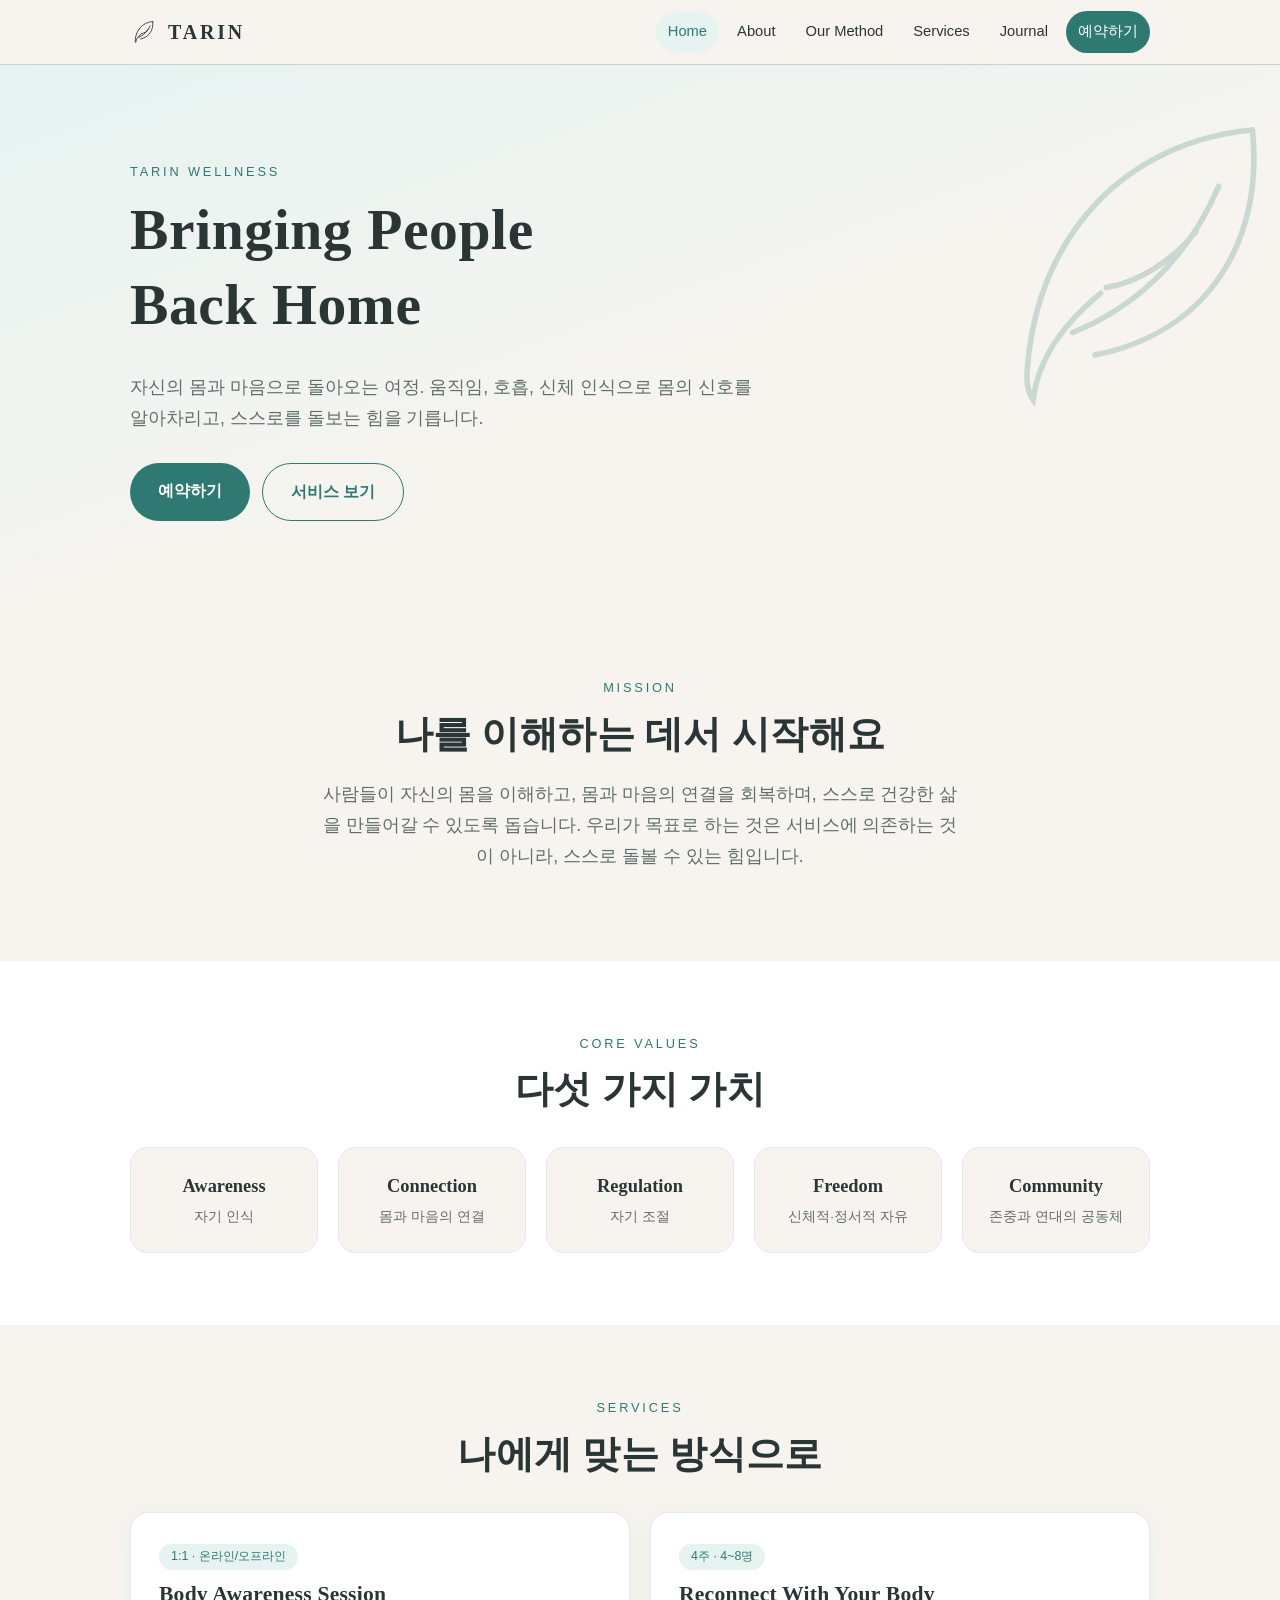
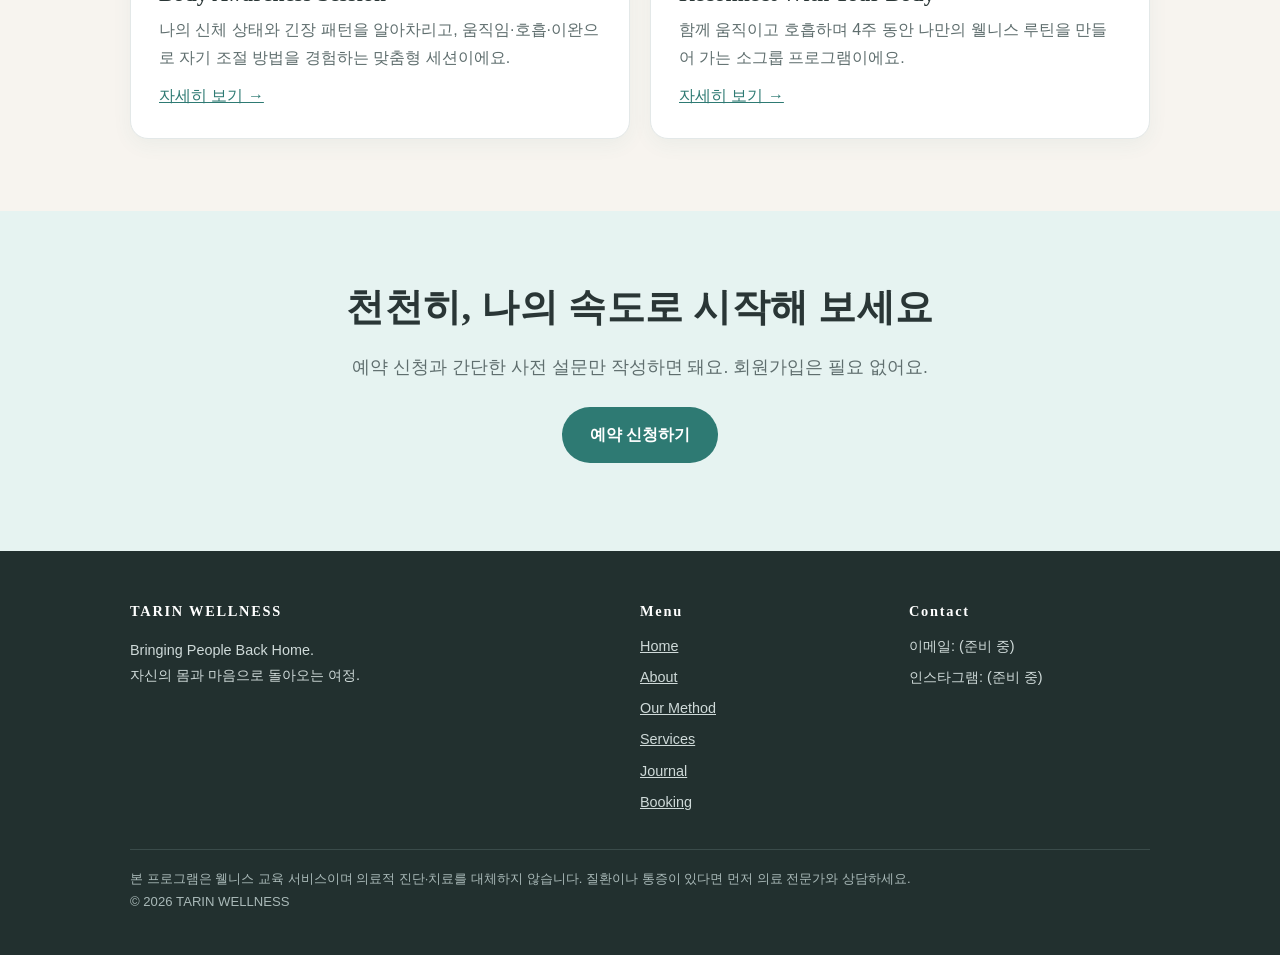
==== index.html @ d3733fc0 "Add TARIN WELLNESS website stage 1 (6 pages) Co-Authored-By: Claude Sonnet 5.5 <noreply@anthropic.co" ====
<!doctype html>
<html lang="ko">
<head>
<meta charset="utf-8">
<meta name="viewport" content="width=device-width, initial-scale=1">
<title>TARIN WELLNESS | Bringing People Back Home</title>
<meta name="description" content="움직임, 호흡, 신체 인식으로 몸과 마음의 연결을 회복하고 스스로를 돌보는 힘을 기르는 통합 웰니스 플랫폼.">
<meta property="og:title" content="TARIN WELLNESS">
<meta property="og:description" content="Bringing People Back Home. 자신의 몸과 마음으로 돌아오는 여정.">
<link rel="stylesheet" href="style.css">
</head>
<body data-page="index.html">
<main id="main">

  <section class="hero">
    <svg class="feather" viewBox="0 0 64 64" fill="none" stroke="#2e7a73" stroke-width="1" stroke-linecap="round" aria-hidden="true"><path d="M52 8C30 10 14 26 12 50c-.3 3 .2 5 1 6 1-8 6-14 12-19"/><path d="M52 8c2 20-8 36-28 40"/><path d="M20 44c10-4 20-12 26-26M26 36c6-1 12-5 16-10"/></svg>
    <div class="wrap">
      <p class="eyebrow">TARIN WELLNESS</p>
      <h1>Bringing People<br>Back Home</h1>
      <p class="lead">자신의 몸과 마음으로 돌아오는 여정. 움직임, 호흡, 신체 인식으로 몸의 신호를 알아차리고, 스스로를 돌보는 힘을 기릅니다.</p>
      <div class="actions">
        <a class="btn" href="booking.html">예약하기</a>
        <a class="btn ghost" href="services.html">서비스 보기</a>
      </div>
    </div>
  </section>

  <section class="section">
    <div class="wrap center reveal">
      <p class="eyebrow">Mission</p>
      <h2>나를 이해하는 데서 시작해요</h2>
      <p class="lead">사람들이 자신의 몸을 이해하고, 몸과 마음의 연결을 회복하며, 스스로 건강한 삶을 만들어갈 수 있도록 돕습니다. 우리가 목표로 하는 것은 서비스에 의존하는 것이 아니라, 스스로 돌볼 수 있는 힘입니다.</p>
    </div>
  </section>

  <section class="section alt">
    <div class="wrap">
      <div class="center reveal"><p class="eyebrow">Core Values</p><h2>다섯 가지 가치</h2></div>
      <div class="grid g5 reveal" style="margin-top:32px">
        <div class="card value"><b>Awareness</b><span>자기 인식</span></div>
        <div class="card value"><b>Connection</b><span>몸과 마음의 연결</span></div>
        <div class="card value"><b>Regulation</b><span>자기 조절</span></div>
        <div class="card value"><b>Freedom</b><span>신체적·정서적 자유</span></div>
        <div class="card value"><b>Community</b><span>존중과 연대의 공동체</span></div>
      </div>
    </div>
  </section>

  <section class="section">
    <div class="wrap">
      <div class="center reveal"><p class="eyebrow">Services</p><h2>나에게 맞는 방식으로</h2></div>
      <div class="grid g2 reveal" style="margin-top:32px">
        <div class="card">
          <span class="tag">1:1 · 온라인/오프라인</span>
          <h3>Body Awareness Session</h3>
          <p>나의 신체 상태와 긴장 패턴을 알아차리고, 움직임·호흡·이완으로 자기 조절 방법을 경험하는 맞춤형 세션이에요.</p>
          <a href="services.html#session">자세히 보기 →</a>
        </div>
        <div class="card">
          <span class="tag">4주 · 4~8명</span>
          <h3>Reconnect With Your Body</h3>
          <p>함께 움직이고 호흡하며 4주 동안 나만의 웰니스 루틴을 만들어 가는 소그룹 프로그램이에요.</p>
          <a href="services.html#group">자세히 보기 →</a>
        </div>
      </div>
    </div>
  </section>

  <section class="section soft">
    <div class="wrap center reveal">
      <h2>천천히, 나의 속도로 시작해 보세요</h2>
      <p class="lead">예약 신청과 간단한 사전 설문만 작성하면 돼요. 회원가입은 필요 없어요.</p>
      <p style="margin-top:24px"><a class="btn" href="booking.html">예약 신청하기</a></p>
    </div>
  </section>

</main>
<script src="main.js"></script>
</body>
</html>
---- style.css ----
/* TARIN WELLNESS - 공통 디자인
   색을 바꾸고 싶다면 아래 :root 안의 값만 고치세요. */
:root {
  --aqua: #6fbdb1;        /* 메인: Aqua Green */
  --aqua-deep: #2e7a73;   /* 버튼/강조 (흰 글씨가 잘 보이는 진한 색) */
  --aqua-soft: #e6f3f1;   /* 연한 배경 */
  --silver: #c8d0d3;      /* 보조: Silver */
  --white: #ffffff;
  --warm: #f7f4ef;        /* Warm Neutral 배경 */
  --text: #2a3636;
  --muted: #5f6e6e;
  --radius: 18px;
  --max: 1060px;
  --font-body: "Pretendard", "Noto Sans KR", "Malgun Gothic", sans-serif;
  --font-title: "Cormorant Garamond", "Noto Serif KR", Georgia, serif;
}

* { box-sizing: border-box; }
html { scroll-behavior: smooth; }
body {
  margin: 0; background: var(--warm); color: var(--text);
  font-family: var(--font-body); line-height: 1.75; font-size: 16px;
}
img, svg { max-width: 100%; }
a { color: var(--aqua-deep); }
.wrap { max-width: var(--max); margin: 0 auto; padding: 0 20px; }
.section { padding: 72px 0; }
.section.alt { background: var(--white); }
.section.soft { background: var(--aqua-soft); }

h1, h2, h3 { font-family: var(--font-title); font-weight: 600; line-height: 1.3; margin: 0 0 .5em; letter-spacing: .01em; }
h1 { font-size: clamp(2.2rem, 6vw, 3.6rem); }
h2 { font-size: clamp(1.7rem, 4vw, 2.4rem); }
h3 { font-size: 1.35rem; }
.eyebrow { font-size: .8rem; letter-spacing: .22em; text-transform: uppercase; color: var(--aqua-deep); margin: 0 0 10px; }
.lead { font-size: 1.1rem; color: var(--muted); max-width: 640px; }
.center { text-align: center; }
.center .lead { margin-left: auto; margin-right: auto; }

/* 접근성: 키보드로 이동할 때 보이는 테두리 */
:focus-visible { outline: 3px solid var(--aqua-deep); outline-offset: 3px; border-radius: 6px; }
.skip { position: absolute; left: -999px; top: 8px; background: var(--white); padding: 8px 14px; z-index: 100; }
.skip:focus { left: 8px; }

/* 상단 메뉴 */
.site-header { position: sticky; top: 0; z-index: 50; background: rgba(247,244,239,.92); backdrop-filter: blur(8px); border-bottom: 1px solid var(--silver); }
.nav { display: flex; align-items: center; justify-content: space-between; min-height: 64px; }
.brand { display: flex; align-items: center; gap: 10px; text-decoration: none; color: var(--text); font-family: var(--font-title); font-size: 1.25rem; letter-spacing: .14em; font-weight: 600; }
.brand svg { width: 28px; height: 28px; }
.menu { display: flex; gap: 6px; align-items: center; list-style: none; margin: 0; padding: 0; }
.menu a { display: block; padding: 8px 12px; text-decoration: none; color: var(--text); font-size: .92rem; border-radius: 999px; }
.menu a:hover, .menu a[aria-current="page"] { background: var(--aqua-soft); color: var(--aqua-deep); }
.menu a.nav-cta { background: var(--aqua-deep); color: var(--white); }
.menu a.nav-cta:hover { background: #256560; color: var(--white); }
.menu-toggle { display: none; background: none; border: 1px solid var(--silver); border-radius: 10px; padding: 8px 12px; font: inherit; cursor: pointer; color: var(--text); }

/* 버튼 */
.btn { display: inline-block; padding: 14px 28px; border-radius: 999px; background: var(--aqua-deep); color: var(--white); text-decoration: none; font-weight: 600; border: 0; cursor: pointer; font-family: inherit; font-size: 1rem; transition: background .25s, transform .25s; }
.btn:hover { background: #256560; transform: translateY(-1px); }
.btn.ghost { background: transparent; color: var(--aqua-deep); border: 1.5px solid var(--aqua-deep); }
.btn.ghost:hover { background: var(--aqua-soft); }

/* 첫 화면 */
.hero { padding: 96px 0 84px; background: linear-gradient(160deg, var(--aqua-soft) 0%, var(--warm) 60%); position: relative; overflow: hidden; }
.hero .feather { position: absolute; right: -40px; top: 20px; width: 360px; opacity: .22; pointer-events: none; }
.hero p.lead { margin: 18px 0 30px; }
.hero .actions { display: flex; gap: 12px; flex-wrap: wrap; }
.page-hero { padding: 64px 0 40px; background: linear-gradient(160deg, var(--aqua-soft), var(--warm)); }

/* 카드 격자 */
.grid { display: grid; gap: 20px; }
.grid.g2 { grid-template-columns: repeat(2, 1fr); }
.grid.g3 { grid-template-columns: repeat(3, 1fr); }
.grid.g5 { grid-template-columns: repeat(5, 1fr); }
.card { background: var(--white); border: 1px solid #e3e8e8; border-radius: var(--radius); padding: 28px; box-shadow: 0 6px 20px rgba(46,122,115,.06); }
.section.alt .card { background: var(--warm); box-shadow: none; }
.card h3 { margin-bottom: 8px; }
.card p { margin: 0 0 10px; color: var(--muted); }
.card .num { font-family: var(--font-title); font-size: 2rem; color: var(--aqua); line-height: 1; margin-bottom: 8px; display: block; }
.value { text-align: center; padding: 22px 14px; }
.value b { display: block; font-family: var(--font-title); font-size: 1.15rem; }
.value span { font-size: .85rem; color: var(--muted); }
.price { font-family: var(--font-title); font-size: 2rem; color: var(--aqua-deep); margin: 8px 0 4px; }
.tag { display: inline-block; font-size: .78rem; background: var(--aqua-soft); color: var(--aqua-deep); border-radius: 999px; padding: 2px 12px; margin-bottom: 10px; }
ul.clean { margin: 0; padding-left: 1.2em; color: var(--muted); }
ul.clean li { margin-bottom: 4px; }

/* 4단계 흐름 */
.steps { display: grid; gap: 18px; grid-template-columns: repeat(4, 1fr); counter-reset: s; }
.step { position: relative; }
.step small { color: var(--aqua-deep); letter-spacing: .18em; font-size: .75rem; }

/* 표 (90분 흐름) */
table { width: 100%; border-collapse: collapse; background: var(--white); border-radius: var(--radius); overflow: hidden; }
th, td { padding: 12px 16px; text-align: left; border-bottom: 1px solid #e3e8e8; }
th { background: var(--aqua-soft); color: var(--aqua-deep); font-weight: 600; }

/* 안내 상자 */
.notice { background: var(--white); border-left: 4px solid var(--aqua); border-radius: 12px; padding: 16px 20px; color: var(--muted); font-size: .92rem; }
.notice.tight { margin-top: 24px; }

/* 예약 폼 */
form .field { margin-bottom: 20px; }
label, legend { display: block; font-weight: 600; margin-bottom: 6px; }
fieldset { border: 0; padding: 0; margin: 0 0 20px; }
input[type=text], input[type=tel], input[type=email], input[type=date], select, textarea {
  width: 100%; padding: 12px 14px; border: 1.5px solid var(--silver); border-radius: 12px;
  font: inherit; background: var(--white); color: var(--text);
}
input:focus, select:focus, textarea:focus { border-color: var(--aqua-deep); outline: none; box-shadow: 0 0 0 3px var(--aqua-soft); }
.choice { display: flex; gap: 10px; align-items: center; font-weight: 400; margin-bottom: 8px; }
.choice input { width: 20px; height: 20px; accent-color: var(--aqua-deep); }
.row2 { display: grid; grid-template-columns: 1fr 1fr; gap: 16px; }
.hint { font-size: .85rem; color: var(--muted); margin-top: 4px; }
.err { color: #b3402f; font-size: .88rem; margin-top: 4px; min-height: 1em; }
input[type=range] { width: 100%; accent-color: var(--aqua-deep); }
.range-val { font-family: var(--font-title); font-size: 1.4rem; color: var(--aqua-deep); }
.confirm { display: none; text-align: center; padding: 40px 20px; }
.confirm.show { display: block; }
.confirm dl { text-align: left; max-width: 420px; margin: 20px auto; background: var(--white); border-radius: var(--radius); padding: 20px 24px; }
.confirm dt { font-size: .8rem; color: var(--muted); }
.confirm dd { margin: 0 0 10px; font-weight: 600; }

/* 글 목록 */
.filters { display: flex; gap: 8px; flex-wrap: wrap; margin-bottom: 28px; }
.chip { border: 1.5px solid var(--silver); background: var(--white); color: var(--text); padding: 6px 16px; border-radius: 999px; cursor: pointer; font: inherit; font-size: .9rem; }
.chip[aria-pressed="true"] { background: var(--aqua-deep); border-color: var(--aqua-deep); color: var(--white); }
article.post.hidden { display: none; }
article.post details summary { cursor: pointer; color: var(--aqua-deep); font-weight: 600; margin-top: 10px; }
article.post details p { margin-top: 10px; }

/* 하단 */
.site-footer { background: #22302f; color: #cfdad9; padding: 48px 0 28px; font-size: .9rem; }
.site-footer a { color: #cfdad9; }
.site-footer .cols { display: grid; grid-template-columns: 2fr 1fr 1fr; gap: 28px; margin-bottom: 28px; }
.site-footer h4 { margin: 0 0 10px; font-family: var(--font-title); letter-spacing: .12em; color: #fff; }
.site-footer ul { list-style: none; margin: 0; padding: 0; }
.site-footer li { margin-bottom: 6px; }
.disclaimer { border-top: 1px solid #3a4b4a; padding-top: 18px; font-size: .82rem; color: #a9b9b8; }

/* 천천히 나타나는 효과 (움직임을 줄이고 싶은 설정이면 자동으로 꺼짐) */
.reveal { opacity: 0; transform: translateY(14px); transition: opacity .7s, transform .7s; }
.reveal.in { opacity: 1; transform: none; }
@media (prefers-reduced-motion: reduce) {
  html { scroll-behavior: auto; }
  .reveal { opacity: 1; transform: none; transition: none; }
  .btn { transition: none; }
}

/* 휴대폰 화면 */
@media (max-width: 860px) {
  .grid.g3, .grid.g2, .steps { grid-template-columns: 1fr; }
  .grid.g5 { grid-template-columns: repeat(2, 1fr); }
  .row2 { grid-template-columns: 1fr; }
  .site-footer .cols { grid-template-columns: 1fr; }
  .section { padding: 52px 0; }
  .hero { padding: 64px 0 56px; }
  .menu-toggle { display: block; }
  .menu { display: none; position: absolute; left: 0; right: 0; top: 64px; background: var(--warm); flex-direction: column; align-items: stretch; padding: 12px 20px 20px; border-bottom: 1px solid var(--silver); }
  .menu.open { display: flex; }
  .menu a { padding: 12px 14px; }
  .nav { position: relative; }
  .hero .feather { width: 240px; right: -60px; }
}
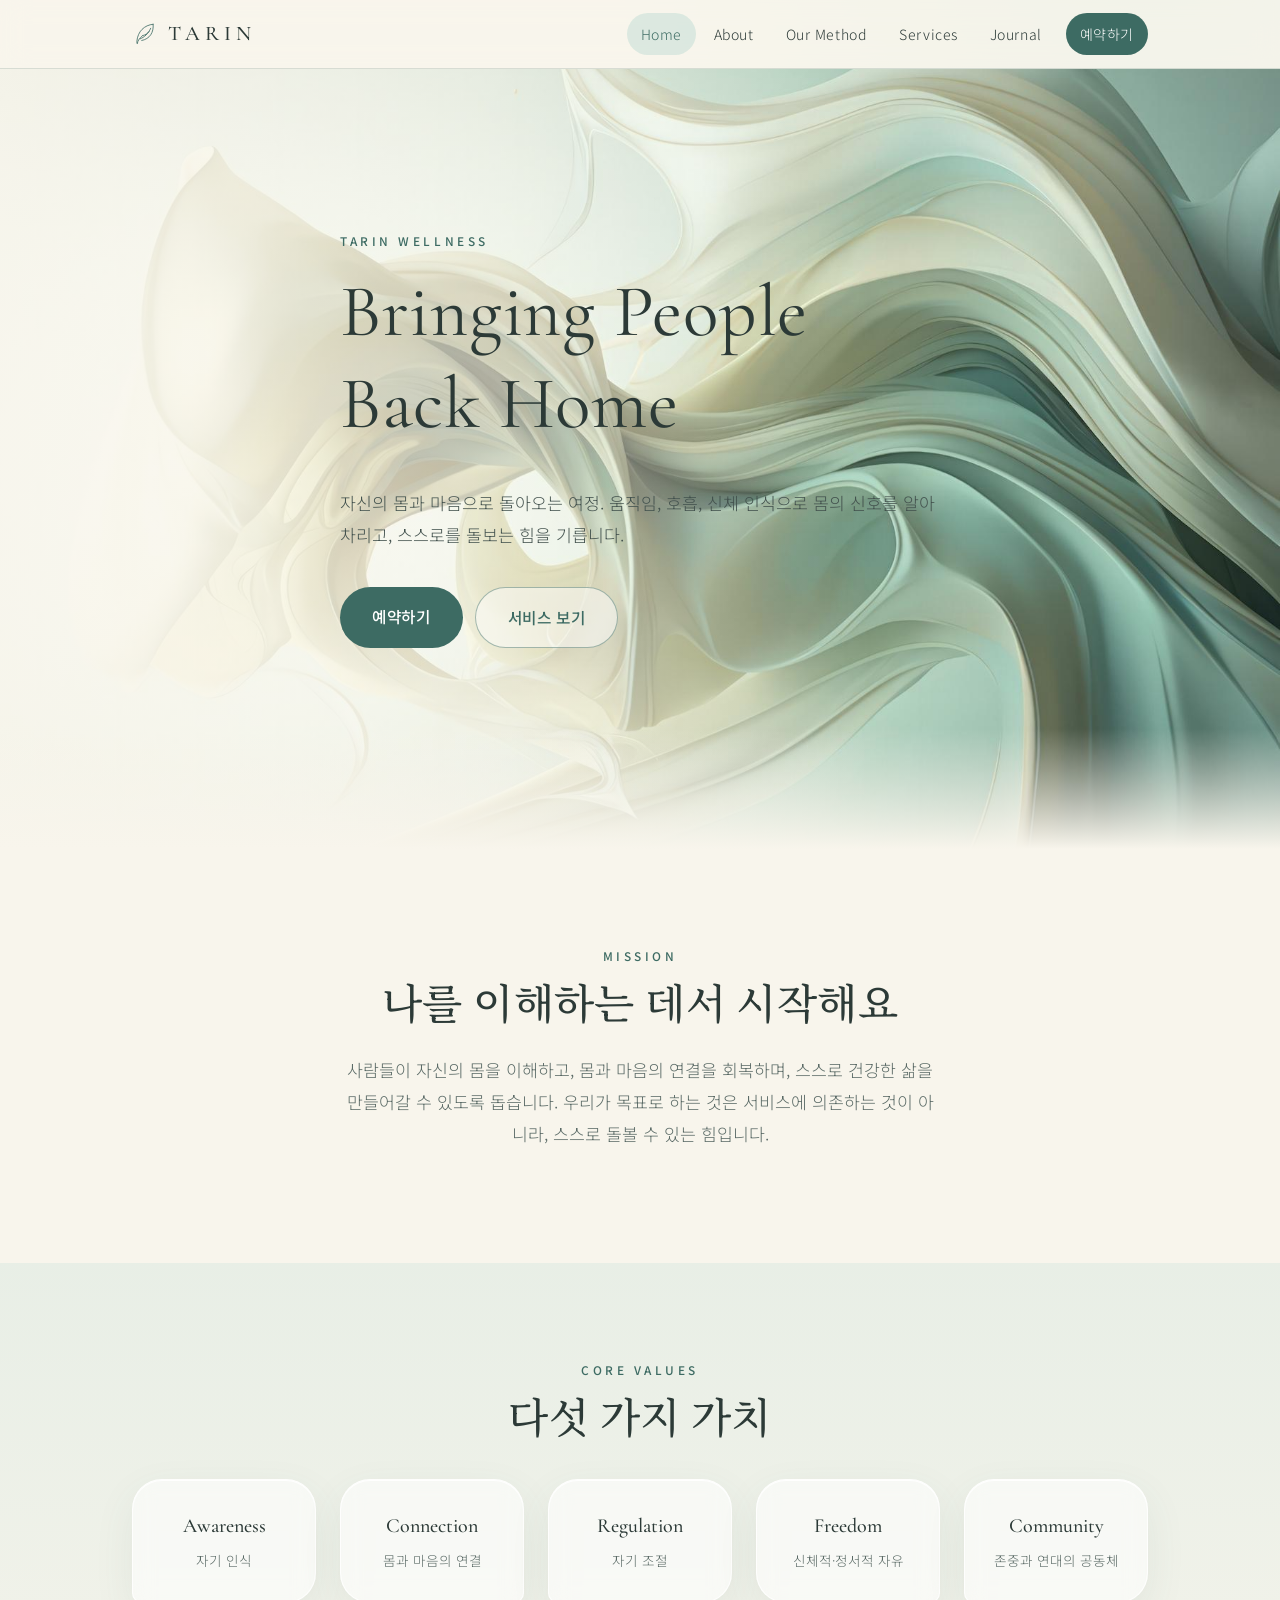
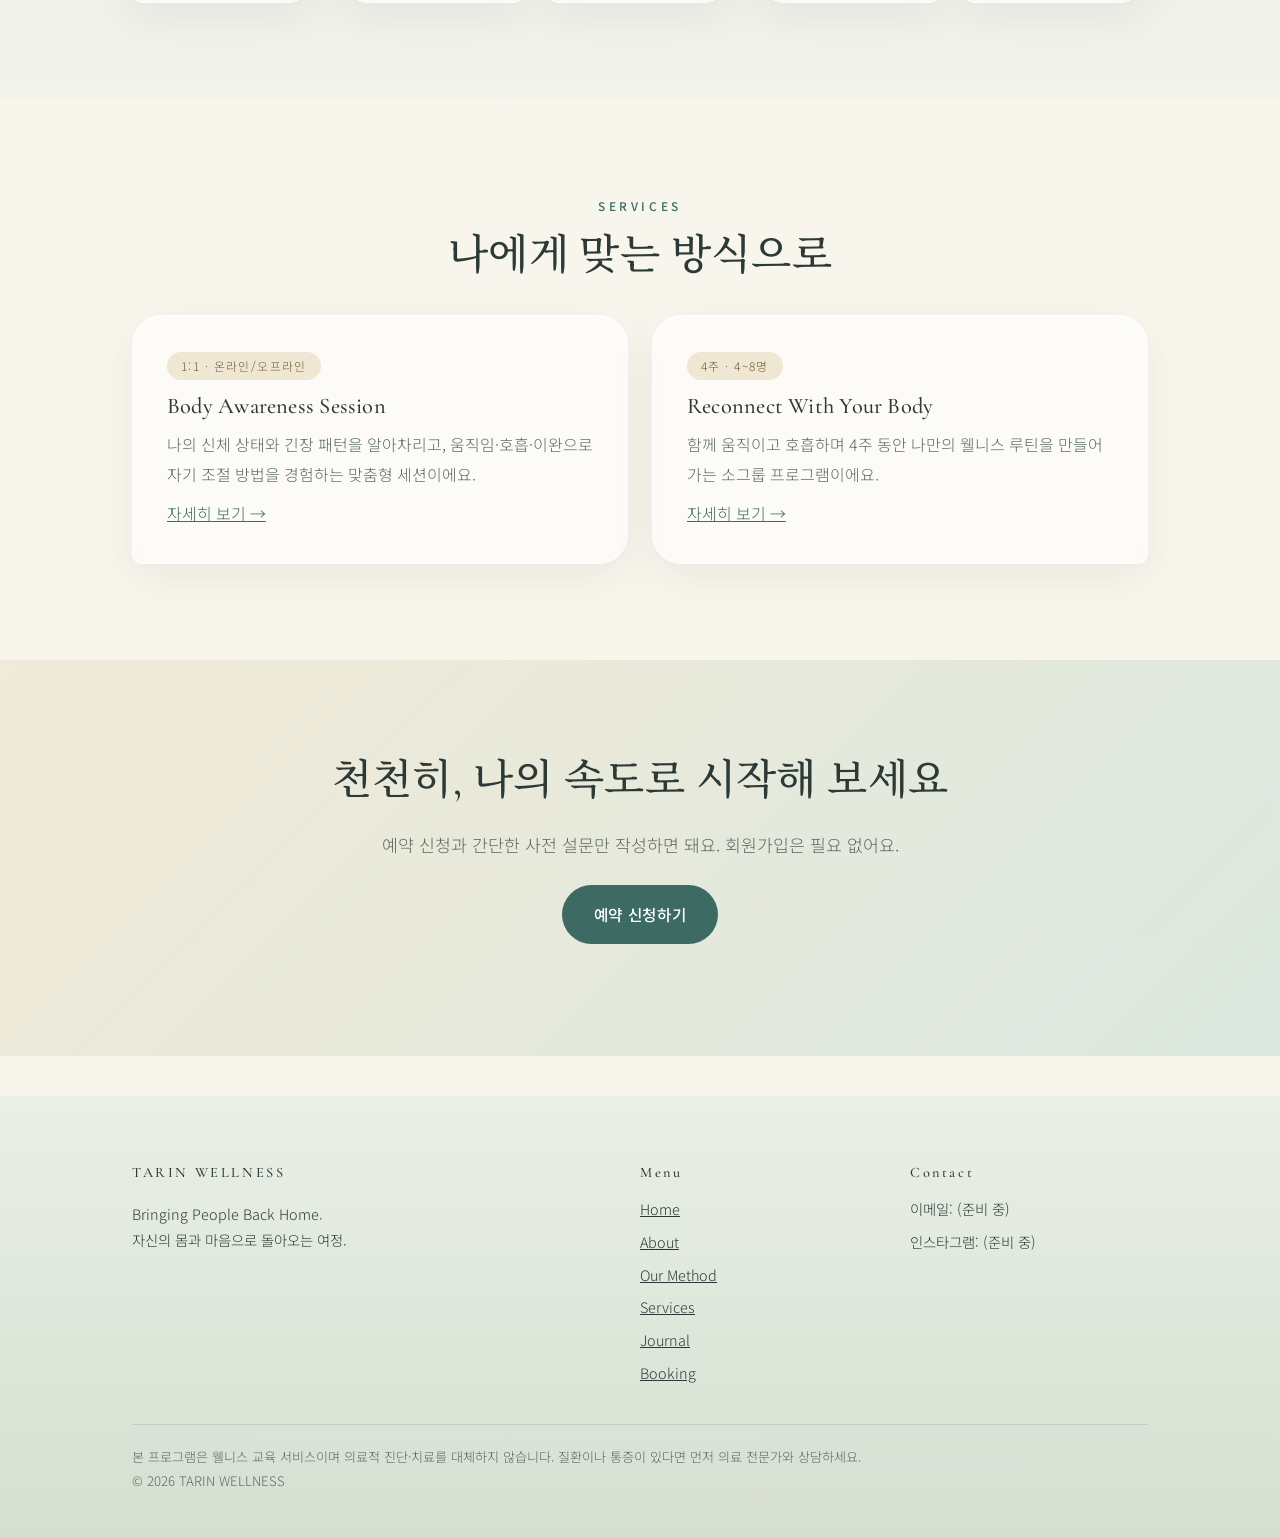
==== commit 490be99d: "Redesign with The Living Flow organic art direction Co-Authored-By: Claude Sonnet 5.5 <noreply@anthr" ====
--- a/index.html
+++ b/index.html
@@ -13,7 +13,6 @@
 <main id="main">
 
   <section class="hero">
-    <svg class="feather" viewBox="0 0 64 64" fill="none" stroke="#2e7a73" stroke-width="1" stroke-linecap="round" aria-hidden="true"><path d="M52 8C30 10 14 26 12 50c-.3 3 .2 5 1 6 1-8 6-14 12-19"/><path d="M52 8c2 20-8 36-28 40"/><path d="M20 44c10-4 20-12 26-26M26 36c6-1 12-5 16-10"/></svg>
     <div class="wrap">
       <p class="eyebrow">TARIN WELLNESS</p>
       <h1>Bringing People<br>Back Home</h1>
--- a/style.css
+++ b/style.css
@@ -1,145 +1,202 @@
-/* TARIN WELLNESS - 공통 디자인
+/* TARIN WELLNESS - The Living Flow
    색을 바꾸고 싶다면 아래 :root 안의 값만 고치세요. */
+@import url("https://fonts.googleapis.com/css2?family=Cormorant+Garamond:wght@400;500;600&family=Noto+Sans+KR:wght@300;400;500;700&family=Noto+Serif+KR:wght@400;600&display=swap");
+
 :root {
-  --aqua: #6fbdb1;        /* 메인: Aqua Green */
-  --aqua-deep: #2e7a73;   /* 버튼/강조 (흰 글씨가 잘 보이는 진한 색) */
-  --aqua-soft: #e6f3f1;   /* 연한 배경 */
-  --silver: #c8d0d3;      /* 보조: Silver */
-  --white: #ffffff;
-  --warm: #f7f4ef;        /* Warm Neutral 배경 */
-  --text: #2a3636;
-  --muted: #5f6e6e;
-  --radius: 18px;
+  --sage: #b9cdb9;        /* Pale Sage */
+  --aqua: #a7d0c8;        /* Muted Aqua */
+  --ivory: #f8f5ec;       /* Warm Ivory (바탕) */
+  --champagne: #eadfc4;   /* Soft Champagne (은은한 빛) */
+  --celadon: #dbe9e1;     /* Misty Celadon */
+  --deep: #3d6b63;        /* 버튼·강조 (흰 글씨가 잘 보이는 진한 색) */
+  --deep-hover: #335a53;
+  --ink: #2c3a37;         /* 본문 글자 */
+  --muted: #5a6a66;       /* 보조 글자 */
+  --line: rgba(61,107,99,.18);
+  --glass: rgba(255,255,255,.58);
   --max: 1060px;
-  --font-body: "Pretendard", "Noto Sans KR", "Malgun Gothic", sans-serif;
+  --font-body: "Noto Sans KR", "Pretendard", "Malgun Gothic", sans-serif;
   --font-title: "Cormorant Garamond", "Noto Serif KR", Georgia, serif;
 }
 
 * { box-sizing: border-box; }
 html { scroll-behavior: smooth; }
 body {
-  margin: 0; background: var(--warm); color: var(--text);
-  font-family: var(--font-body); line-height: 1.75; font-size: 16px;
+  margin: 0; color: var(--ink); font-family: var(--font-body); font-weight: 300;
+  line-height: 1.85; font-size: 16px;
+  background: var(--ivory);
+  background-image:
+    radial-gradient(60% 40% at 90% 0%, rgba(167,208,200,.28), transparent 70%),
+    radial-gradient(50% 40% at 0% 60%, rgba(234,223,196,.45), transparent 70%);
+  background-attachment: fixed;
 }
 img, svg { max-width: 100%; }
-a { color: var(--aqua-deep); }
-.wrap { max-width: var(--max); margin: 0 auto; padding: 0 20px; }
-.section { padding: 72px 0; }
-.section.alt { background: var(--white); }
-.section.soft { background: var(--aqua-soft); }
-
-h1, h2, h3 { font-family: var(--font-title); font-weight: 600; line-height: 1.3; margin: 0 0 .5em; letter-spacing: .01em; }
-h1 { font-size: clamp(2.2rem, 6vw, 3.6rem); }
-h2 { font-size: clamp(1.7rem, 4vw, 2.4rem); }
-h3 { font-size: 1.35rem; }
-.eyebrow { font-size: .8rem; letter-spacing: .22em; text-transform: uppercase; color: var(--aqua-deep); margin: 0 0 10px; }
-.lead { font-size: 1.1rem; color: var(--muted); max-width: 640px; }
+a { color: var(--deep); }
+.wrap { max-width: var(--max); margin: 0 auto; padding: 0 22px; }
+.section { padding: 96px 0; position: relative; }
+.section.alt { background: linear-gradient(180deg, rgba(219,233,225,.55), rgba(219,233,225,.2)); }
+.section.soft { background: linear-gradient(135deg, rgba(234,223,196,.5), rgba(167,208,200,.35)); }
+
+h1, h2, h3 { font-family: var(--font-title); font-weight: 500; line-height: 1.25; margin: 0 0 .5em; letter-spacing: .01em; }
+h1 { font-size: clamp(2.6rem, 7vw, 4.6rem); font-weight: 400; }
+h2 { font-size: clamp(1.8rem, 4vw, 2.6rem); }
+h3 { font-size: 1.4rem; }
+.eyebrow { font-size: .74rem; letter-spacing: .3em; text-transform: uppercase; color: var(--deep); margin: 0 0 14px; font-weight: 500; }
+.lead { font-size: 1.08rem; color: var(--muted); max-width: 600px; }
 .center { text-align: center; }
 .center .lead { margin-left: auto; margin-right: auto; }
 
-/* 접근성: 키보드로 이동할 때 보이는 테두리 */
-:focus-visible { outline: 3px solid var(--aqua-deep); outline-offset: 3px; border-radius: 6px; }
-.skip { position: absolute; left: -999px; top: 8px; background: var(--white); padding: 8px 14px; z-index: 100; }
+:focus-visible { outline: 3px solid var(--deep); outline-offset: 3px; border-radius: 6px; }
+.skip { position: absolute; left: -999px; top: 8px; background: #fff; padding: 8px 14px; z-index: 100; }
 .skip:focus { left: 8px; }
 
-/* 상단 메뉴 */
-.site-header { position: sticky; top: 0; z-index: 50; background: rgba(247,244,239,.92); backdrop-filter: blur(8px); border-bottom: 1px solid var(--silver); }
-.nav { display: flex; align-items: center; justify-content: space-between; min-height: 64px; }
-.brand { display: flex; align-items: center; gap: 10px; text-decoration: none; color: var(--text); font-family: var(--font-title); font-size: 1.25rem; letter-spacing: .14em; font-weight: 600; }
-.brand svg { width: 28px; height: 28px; }
-.menu { display: flex; gap: 6px; align-items: center; list-style: none; margin: 0; padding: 0; }
-.menu a { display: block; padding: 8px 12px; text-decoration: none; color: var(--text); font-size: .92rem; border-radius: 999px; }
-.menu a:hover, .menu a[aria-current="page"] { background: var(--aqua-soft); color: var(--aqua-deep); }
-.menu a.nav-cta { background: var(--aqua-deep); color: var(--white); }
-.menu a.nav-cta:hover { background: #256560; color: var(--white); }
-.menu-toggle { display: none; background: none; border: 1px solid var(--silver); border-radius: 10px; padding: 8px 12px; font: inherit; cursor: pointer; color: var(--text); }
+/* 상단 메뉴: 유리처럼 비치는 막 */
+.site-header { position: sticky; top: 0; z-index: 50; background: rgba(248,245,236,.72); backdrop-filter: blur(14px); -webkit-backdrop-filter: blur(14px); border-bottom: 1px solid var(--line); }
+.nav { display: flex; align-items: center; justify-content: space-between; min-height: 68px; }
+.brand { display: flex; align-items: center; gap: 10px; text-decoration: none; color: var(--ink); font-family: var(--font-title); font-size: 1.3rem; letter-spacing: .24em; font-weight: 500; }
+.brand svg { width: 26px; height: 26px; color: var(--deep); }
+.menu { display: flex; gap: 4px; align-items: center; list-style: none; margin: 0; padding: 0; }
+.menu a { display: block; padding: 8px 14px; text-decoration: none; color: var(--ink); font-size: .88rem; letter-spacing: .04em; border-radius: 999px; }
+.menu a:hover, .menu a[aria-current="page"] { background: rgba(167,208,200,.35); color: var(--deep); }
+.menu a.nav-cta { background: var(--deep); color: #fff; margin-left: 6px; }
+.menu a.nav-cta:hover { background: var(--deep-hover); color: #fff; }
+.menu-toggle { display: none; background: rgba(255,255,255,.6); border: 1px solid var(--line); border-radius: 12px; padding: 8px 14px; font: inherit; cursor: pointer; color: var(--ink); }
 
 /* 버튼 */
-.btn { display: inline-block; padding: 14px 28px; border-radius: 999px; background: var(--aqua-deep); color: var(--white); text-decoration: none; font-weight: 600; border: 0; cursor: pointer; font-family: inherit; font-size: 1rem; transition: background .25s, transform .25s; }
-.btn:hover { background: #256560; transform: translateY(-1px); }
-.btn.ghost { background: transparent; color: var(--aqua-deep); border: 1.5px solid var(--aqua-deep); }
-.btn.ghost:hover { background: var(--aqua-soft); }
-
-/* 첫 화면 */
-.hero { padding: 96px 0 84px; background: linear-gradient(160deg, var(--aqua-soft) 0%, var(--warm) 60%); position: relative; overflow: hidden; }
-.hero .feather { position: absolute; right: -40px; top: 20px; width: 360px; opacity: .22; pointer-events: none; }
-.hero p.lead { margin: 18px 0 30px; }
+.btn { display: inline-block; padding: 15px 32px; border-radius: 999px; background: var(--deep); color: #fff; text-decoration: none; font-weight: 500; letter-spacing: .04em; border: 0; cursor: pointer; font-family: inherit; font-size: .98rem; transition: background .4s, transform .4s; }
+.btn:hover { background: var(--deep-hover); transform: translateY(-1px); }
+.btn.ghost { background: rgba(255,255,255,.5); color: var(--deep); border: 1px solid rgba(61,107,99,.45); }
+.btn.ghost:hover { background: rgba(255,255,255,.85); }
+
+/* 첫 화면: 흐르는 반투명 막 이미지 */
+.hero {
+  min-height: min(88vh, 780px); display: flex; align-items: center; position: relative; overflow: hidden;
+  background:
+    linear-gradient(90deg, rgba(248,245,236,.86) 0%, rgba(248,245,236,.55) 38%, rgba(248,245,236,0) 68%),
+    url("assets/hero.jpg") center/cover no-repeat;
+}
+.hero::after { content: ""; position: absolute; left: 0; right: 0; bottom: 0; height: 120px; background: linear-gradient(180deg, transparent, var(--ivory)); pointer-events: none; }
+.hero .wrap { position: relative; z-index: 1; padding-top: 60px; padding-bottom: 100px; }
+.hero h1 { max-width: 560px; }
+.hero p.lead { margin: 22px 0 36px; color: #43524e; }
 .hero .actions { display: flex; gap: 12px; flex-wrap: wrap; }
-.page-hero { padding: 64px 0 40px; background: linear-gradient(160deg, var(--aqua-soft), var(--warm)); }
-
-/* 카드 격자 */
-.grid { display: grid; gap: 20px; }
+
+/* 서브 페이지 상단: 같은 이미지를 다른 부분으로 잘라 써서 이어지는 느낌 */
+.page-hero {
+  padding: 110px 0 70px; position: relative;
+  background:
+    linear-gradient(90deg, rgba(248,245,236,.9) 0%, rgba(248,245,236,.6) 45%, rgba(248,245,236,.25) 100%),
+    url("assets/hero.jpg") 70% 40% / 160% auto no-repeat;
+}
+body[data-page="about.html"] .page-hero { background-position: 20% 70%; }
+body[data-page="method.html"] .page-hero { background-position: 90% 20%; }
+body[data-page="services.html"] .page-hero { background-position: 50% 90%; }
+body[data-page="journal.html"] .page-hero { background-position: 10% 30%; }
+body[data-page="booking.html"] .page-hero { background: linear-gradient(135deg, rgba(219,233,225,.7), rgba(248,245,236,.9)); padding: 90px 0 40px; }
+.page-hero::after { content: ""; position: absolute; left: 0; right: 0; bottom: 0; height: 60px; background: linear-gradient(180deg, transparent, var(--ivory)); }
+.page-hero .wrap { position: relative; z-index: 1; }
+
+/* 카드: 반투명 막처럼 */
+.grid { display: grid; gap: 24px; }
 .grid.g2 { grid-template-columns: repeat(2, 1fr); }
 .grid.g3 { grid-template-columns: repeat(3, 1fr); }
+.grid.g4 { grid-template-columns: repeat(4, 1fr); }
 .grid.g5 { grid-template-columns: repeat(5, 1fr); }
-.card { background: var(--white); border: 1px solid #e3e8e8; border-radius: var(--radius); padding: 28px; box-shadow: 0 6px 20px rgba(46,122,115,.06); }
-.section.alt .card { background: var(--warm); box-shadow: none; }
-.card h3 { margin-bottom: 8px; }
+.card {
+  background: var(--glass); backdrop-filter: blur(10px); -webkit-backdrop-filter: blur(10px);
+  border: 1px solid rgba(255,255,255,.8); border-radius: 30px 30px 30px 10px; padding: 34px;
+  box-shadow: 0 14px 40px rgba(61,107,99,.08), inset 0 1px 0 rgba(255,255,255,.9);
+}
+.grid > .card:nth-child(even) { border-radius: 30px 30px 10px 30px; }
+.card h3 { margin-bottom: 10px; }
 .card p { margin: 0 0 10px; color: var(--muted); }
-.card .num { font-family: var(--font-title); font-size: 2rem; color: var(--aqua); line-height: 1; margin-bottom: 8px; display: block; }
-.value { text-align: center; padding: 22px 14px; }
-.value b { display: block; font-family: var(--font-title); font-size: 1.15rem; }
+.card .num { font-family: var(--font-title); font-size: 2.4rem; color: var(--aqua); line-height: 1; margin-bottom: 10px; display: block; font-weight: 400; }
+.value { text-align: center; padding: 28px 14px; }
+.value b { display: block; font-family: var(--font-title); font-size: 1.25rem; font-weight: 500; }
 .value span { font-size: .85rem; color: var(--muted); }
-.price { font-family: var(--font-title); font-size: 2rem; color: var(--aqua-deep); margin: 8px 0 4px; }
-.tag { display: inline-block; font-size: .78rem; background: var(--aqua-soft); color: var(--aqua-deep); border-radius: 999px; padding: 2px 12px; margin-bottom: 10px; }
+.price { font-family: var(--font-title); font-size: 2.2rem; color: var(--deep); margin: 10px 0 4px; }
+.tag { display: inline-block; font-size: .74rem; letter-spacing: .12em; background: rgba(234,223,196,.7); color: #6b5a33; border-radius: 999px; padding: 3px 14px; margin-bottom: 12px; }
 ul.clean { margin: 0; padding-left: 1.2em; color: var(--muted); }
 ul.clean li { margin-bottom: 4px; }
 
-/* 4단계 흐름 */
-.steps { display: grid; gap: 18px; grid-template-columns: repeat(4, 1fr); counter-reset: s; }
-.step { position: relative; }
-.step small { color: var(--aqua-deep); letter-spacing: .18em; font-size: .75rem; }
-
-/* 표 (90분 흐름) */
-table { width: 100%; border-collapse: collapse; background: var(--white); border-radius: var(--radius); overflow: hidden; }
-th, td { padding: 12px 16px; text-align: left; border-bottom: 1px solid #e3e8e8; }
-th { background: var(--aqua-soft); color: var(--aqua-deep); font-weight: 600; }
+/* 4단계 */
+.steps { display: grid; gap: 20px; grid-template-columns: repeat(4, 1fr); }
+.step small { color: var(--deep); letter-spacing: .22em; font-size: .72rem; font-weight: 500; }
+.steps .card:nth-child(1) { background: linear-gradient(160deg, rgba(255,255,255,.7), rgba(234,223,196,.45)); }
+.steps .card:nth-child(2) { background: linear-gradient(160deg, rgba(255,255,255,.7), rgba(219,233,225,.6)); }
+.steps .card:nth-child(3) { background: linear-gradient(160deg, rgba(255,255,255,.7), rgba(167,208,200,.4)); }
+.steps .card:nth-child(4) { background: linear-gradient(160deg, rgba(255,255,255,.7), rgba(185,205,185,.45)); }
+
+/* 몸·마음·알아차림: 겹쳐진 반투명 막 (ABOUT) */
+.layers { position: relative; height: 380px; max-width: 520px; margin: 40px auto 0; }
+.layers .blob { position: absolute; width: 260px; height: 260px; display: flex; align-items: center; justify-content: center; text-align: center; font-family: var(--font-title); font-size: 1.15rem; color: var(--ink); mix-blend-mode: multiply; }
+.layers .b1 { left: 0; top: 20px; background: radial-gradient(circle at 35% 30%, rgba(234,223,196,.95), rgba(234,223,196,.35)); border-radius: 58% 42% 55% 45% / 50% 55% 45% 50%; }
+.layers .b2 { right: 0; top: 20px; background: radial-gradient(circle at 60% 30%, rgba(167,208,200,.95), rgba(167,208,200,.3)); border-radius: 45% 55% 42% 58% / 55% 45% 55% 45%; }
+.layers .b3 { left: 50%; transform: translateX(-50%); bottom: 0; background: radial-gradient(circle at 50% 30%, rgba(185,205,185,.95), rgba(219,233,225,.3)); border-radius: 50% 50% 55% 45% / 45% 55% 45% 55%; }
+.layers .core { position: absolute; left: 50%; top: 50%; width: 90px; height: 90px; transform: translate(-50%,-45%); border-radius: 50%; background: radial-gradient(circle, rgba(255,250,235,.95), rgba(234,223,196,0) 70%); }
+
+/* 서비스: 가는 선 일러스트 */
+.icons { display: grid; grid-template-columns: repeat(4, 1fr); gap: 20px; }
+.icon-item { text-align: center; padding: 10px; }
+.icon-item svg { width: 86px; height: 86px; color: var(--deep); stroke: currentColor; fill: none; stroke-width: 1.2; stroke-linecap: round; }
+.icon-item b { display: block; font-family: var(--font-title); font-size: 1.15rem; font-weight: 500; margin-top: 6px; }
+.icon-item span { font-size: .85rem; color: var(--muted); }
+
+/* 표 */
+table { width: 100%; border-collapse: collapse; background: transparent; }
+th, td { padding: 12px 6px; text-align: left; border-bottom: 1px solid var(--line); }
+th { color: var(--deep); font-weight: 500; font-size: .85rem; letter-spacing: .1em; }
 
 /* 안내 상자 */
-.notice { background: var(--white); border-left: 4px solid var(--aqua); border-radius: 12px; padding: 16px 20px; color: var(--muted); font-size: .92rem; }
-.notice.tight { margin-top: 24px; }
-
-/* 예약 폼 */
-form .field { margin-bottom: 20px; }
-label, legend { display: block; font-weight: 600; margin-bottom: 6px; }
-fieldset { border: 0; padding: 0; margin: 0 0 20px; }
+.notice { background: rgba(255,255,255,.55); border: 1px solid rgba(255,255,255,.8); border-left: 3px solid var(--aqua); border-radius: 14px; padding: 16px 22px; color: var(--muted); font-size: .92rem; }
+.notice.tight { margin-top: 28px; }
+
+/* 예약 폼: 조용하고 넓게 */
+.booking-card { padding: 44px; }
+form .field { margin-bottom: 24px; }
+label, legend { display: block; font-weight: 500; margin-bottom: 8px; }
+fieldset { border: 0; padding: 0; margin: 0 0 24px; }
 input[type=text], input[type=tel], input[type=email], input[type=date], select, textarea {
-  width: 100%; padding: 12px 14px; border: 1.5px solid var(--silver); border-radius: 12px;
-  font: inherit; background: var(--white); color: var(--text);
-}
-input:focus, select:focus, textarea:focus { border-color: var(--aqua-deep); outline: none; box-shadow: 0 0 0 3px var(--aqua-soft); }
-.choice { display: flex; gap: 10px; align-items: center; font-weight: 400; margin-bottom: 8px; }
-.choice input { width: 20px; height: 20px; accent-color: var(--aqua-deep); }
+  width: 100%; padding: 14px 16px; border: 1px solid rgba(61,107,99,.3); border-radius: 14px;
+  font: inherit; font-weight: 300; background: rgba(255,255,255,.75); color: var(--ink);
+}
+input:focus, select:focus, textarea:focus { border-color: var(--deep); outline: none; box-shadow: 0 0 0 4px rgba(167,208,200,.35); }
+.choice { display: flex; gap: 10px; align-items: center; font-weight: 300; margin-bottom: 8px; }
+.choice input { width: 20px; height: 20px; accent-color: var(--deep); }
 .row2 { display: grid; grid-template-columns: 1fr 1fr; gap: 16px; }
 .hint { font-size: .85rem; color: var(--muted); margin-top: 4px; }
-.err { color: #b3402f; font-size: .88rem; margin-top: 4px; min-height: 1em; }
-input[type=range] { width: 100%; accent-color: var(--aqua-deep); }
-.range-val { font-family: var(--font-title); font-size: 1.4rem; color: var(--aqua-deep); }
-.confirm { display: none; text-align: center; padding: 40px 20px; }
+.err { color: #a63d2c; font-size: .88rem; margin-top: 4px; min-height: 1em; }
+input[type=range] { width: 100%; accent-color: var(--deep); }
+.range-val { font-family: var(--font-title); font-size: 1.5rem; color: var(--deep); }
+.confirm { display: none; text-align: center; padding: 50px 24px; }
 .confirm.show { display: block; }
-.confirm dl { text-align: left; max-width: 420px; margin: 20px auto; background: var(--white); border-radius: var(--radius); padding: 20px 24px; }
+.confirm dl { text-align: left; max-width: 420px; margin: 24px auto; background: rgba(255,255,255,.6); border-radius: 20px; padding: 22px 26px; }
 .confirm dt { font-size: .8rem; color: var(--muted); }
-.confirm dd { margin: 0 0 10px; font-weight: 600; }
-
-/* 글 목록 */
-.filters { display: flex; gap: 8px; flex-wrap: wrap; margin-bottom: 28px; }
-.chip { border: 1.5px solid var(--silver); background: var(--white); color: var(--text); padding: 6px 16px; border-radius: 999px; cursor: pointer; font: inherit; font-size: .9rem; }
-.chip[aria-pressed="true"] { background: var(--aqua-deep); border-color: var(--aqua-deep); color: var(--white); }
+.confirm dd { margin: 0 0 10px; font-weight: 500; }
+
+/* 글 목록: 은은한 질감 */
+.filters { display: flex; gap: 8px; flex-wrap: wrap; margin-bottom: 32px; }
+.chip { border: 1px solid rgba(61,107,99,.3); background: rgba(255,255,255,.55); color: var(--ink); padding: 7px 18px; border-radius: 999px; cursor: pointer; font: inherit; font-size: .88rem; }
+.chip[aria-pressed="true"] { background: var(--deep); border-color: var(--deep); color: #fff; }
+article.post { position: relative; overflow: hidden; background:
+  url("data:image/svg+xml,%3Csvg xmlns='http://www.w3.org/2000/svg' viewBox='0 0 200 120'%3E%3Cpath d='M-10 90C30 40 70 120 110 70S170 20 215 60' fill='none' stroke='%233d6b63' stroke-opacity='.14' stroke-width='1.2'/%3E%3Cpath d='M-10 105C40 60 80 130 120 85S175 40 215 80' fill='none' stroke='%233d6b63' stroke-opacity='.1' stroke-width='1.2'/%3E%3C/svg%3E") right bottom / 260px no-repeat,
+  linear-gradient(150deg, rgba(255,255,255,.7), rgba(219,233,225,.45)); }
+article.post:nth-child(even) { background-color: transparent; }
 article.post.hidden { display: none; }
-article.post details summary { cursor: pointer; color: var(--aqua-deep); font-weight: 600; margin-top: 10px; }
+article.post details summary { cursor: pointer; color: var(--deep); font-weight: 500; margin-top: 10px; }
 article.post details p { margin-top: 10px; }
 
 /* 하단 */
-.site-footer { background: #22302f; color: #cfdad9; padding: 48px 0 28px; font-size: .9rem; }
-.site-footer a { color: #cfdad9; }
-.site-footer .cols { display: grid; grid-template-columns: 2fr 1fr 1fr; gap: 28px; margin-bottom: 28px; }
-.site-footer h4 { margin: 0 0 10px; font-family: var(--font-title); letter-spacing: .12em; color: #fff; }
+.site-footer { background: linear-gradient(180deg, rgba(219,233,225,.5), rgba(185,205,185,.55)); color: var(--ink); padding: 64px 0 30px; font-size: .9rem; margin-top: 40px; }
+.site-footer a { color: var(--ink); }
+.site-footer .cols { display: grid; grid-template-columns: 2fr 1fr 1fr; gap: 32px; margin-bottom: 32px; }
+.site-footer h4 { margin: 0 0 10px; font-family: var(--font-title); letter-spacing: .18em; font-weight: 500; }
 .site-footer ul { list-style: none; margin: 0; padding: 0; }
 .site-footer li { margin-bottom: 6px; }
-.disclaimer { border-top: 1px solid #3a4b4a; padding-top: 18px; font-size: .82rem; color: #a9b9b8; }
-
-/* 천천히 나타나는 효과 (움직임을 줄이고 싶은 설정이면 자동으로 꺼짐) */
-.reveal { opacity: 0; transform: translateY(14px); transition: opacity .7s, transform .7s; }
+.disclaimer { border-top: 1px solid var(--line); padding-top: 20px; font-size: .82rem; color: var(--muted); }
+
+/* 아주 천천히 나타나기 (동작 줄이기 설정이면 자동으로 꺼짐) */
+.reveal { opacity: 0; transform: translateY(18px); transition: opacity 1.2s ease, transform 1.2s ease; }
 .reveal.in { opacity: 1; transform: none; }
 @media (prefers-reduced-motion: reduce) {
   html { scroll-behavior: auto; }
@@ -150,15 +207,22 @@
 /* 휴대폰 화면 */
 @media (max-width: 860px) {
   .grid.g3, .grid.g2, .steps { grid-template-columns: 1fr; }
-  .grid.g5 { grid-template-columns: repeat(2, 1fr); }
+  .grid.g5, .icons, .grid.g4 { grid-template-columns: repeat(2, 1fr); }
   .row2 { grid-template-columns: 1fr; }
   .site-footer .cols { grid-template-columns: 1fr; }
-  .section { padding: 52px 0; }
-  .hero { padding: 64px 0 56px; }
+  .section { padding: 64px 0; }
+  .hero { min-height: 78vh; background:
+    linear-gradient(180deg, rgba(248,245,236,.88) 0%, rgba(248,245,236,.6) 55%, rgba(248,245,236,.15) 100%),
+    url("assets/hero.jpg") 65% center/cover no-repeat; }
+  .page-hero { padding: 80px 0 50px; background-size: 260% auto; }
+  .booking-card { padding: 26px; }
+  .card { padding: 26px; }
   .menu-toggle { display: block; }
-  .menu { display: none; position: absolute; left: 0; right: 0; top: 64px; background: var(--warm); flex-direction: column; align-items: stretch; padding: 12px 20px 20px; border-bottom: 1px solid var(--silver); }
+  .menu { display: none; position: absolute; left: 0; right: 0; top: 68px; background: rgba(248,245,236,.97); flex-direction: column; align-items: stretch; padding: 12px 22px 22px; border-bottom: 1px solid var(--line); }
   .menu.open { display: flex; }
   .menu a { padding: 12px 14px; }
+  .menu a.nav-cta { margin-left: 0; }
   .nav { position: relative; }
-  .hero .feather { width: 240px; right: -60px; }
-}
+  .layers { height: 420px; }
+  .layers .blob { width: 210px; height: 210px; font-size: 1rem; }
+}
